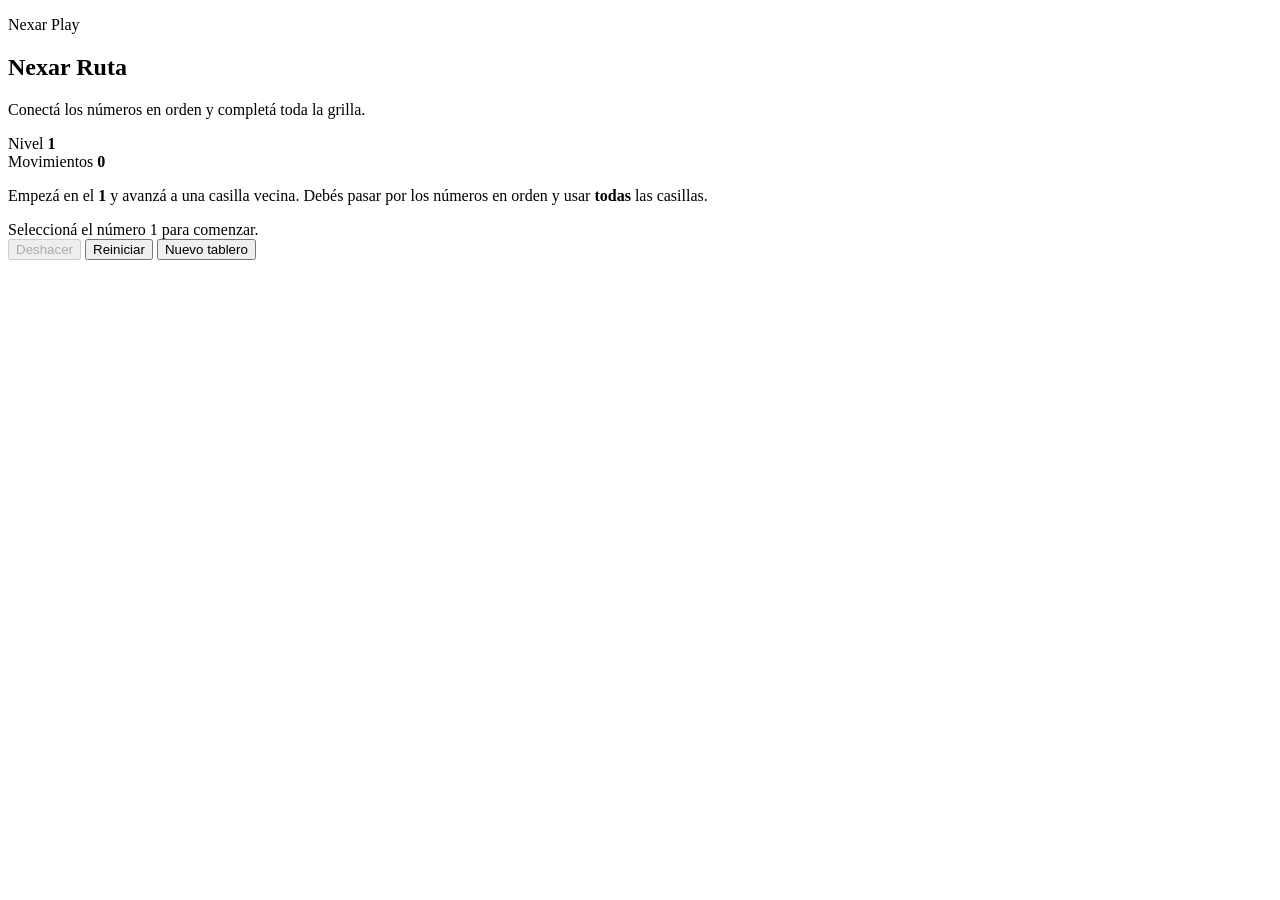
==== index.html @ 52159adf "feat: agrega estructura inicial de Nexar Ruta" ====
<!DOCTYPE html>
<html lang="es">
<head>
  <meta charset="UTF-8">
  <meta name="viewport" content="width=device-width, initial-scale=1.0">
  <meta name="description" content="Nexar Ruta: conecta los números en orden y completa toda la grilla.">
  <title>Nexar Ruta</title>
  <link rel="stylesheet" href="styles.css">
</head>
<body>
  <main class="game-shell">
    <section class="game-card" aria-labelledby="game-title">
      <header class="game-header">
        <div>
          <p class="eyebrow">Nexar Play</p>
          <h1 id="game-title">Nexar Ruta</h1>
          <p class="subtitle">Conectá los números en orden y completá toda la grilla.</p>
        </div>

        <div class="game-stats" aria-label="Estado de la partida">
          <div class="stat">
            <span class="stat-label">Nivel</span>
            <strong id="levelValue">1</strong>
          </div>
          <div class="stat">
            <span class="stat-label">Movimientos</span>
            <strong id="movesValue">0</strong>
          </div>
        </div>
      </header>

      <section class="instructions" aria-label="Cómo jugar">
        <p>
          Empezá en el <strong>1</strong> y avanzá a una casilla vecina.
          Debés pasar por los números en orden y usar <strong>todas</strong> las casillas.
        </p>
      </section>

      <div class="status-bar" aria-live="polite">
        <span id="statusText">Seleccioná el número 1 para comenzar.</span>
      </div>

      <div id="board" class="board" role="grid" aria-label="Tablero de Nexar Ruta"></div>

      <div class="controls">
        <button id="undoButton" class="button secondary" type="button" disabled>
          Deshacer
        </button>
        <button id="resetButton" class="button secondary" type="button">
          Reiniciar
        </button>
        <button id="newGameButton" class="button primary" type="button">
          Nuevo tablero
        </button>
      </div>
    </section>
  </main>

  <script src="script.js"></script>
</body>
</html>
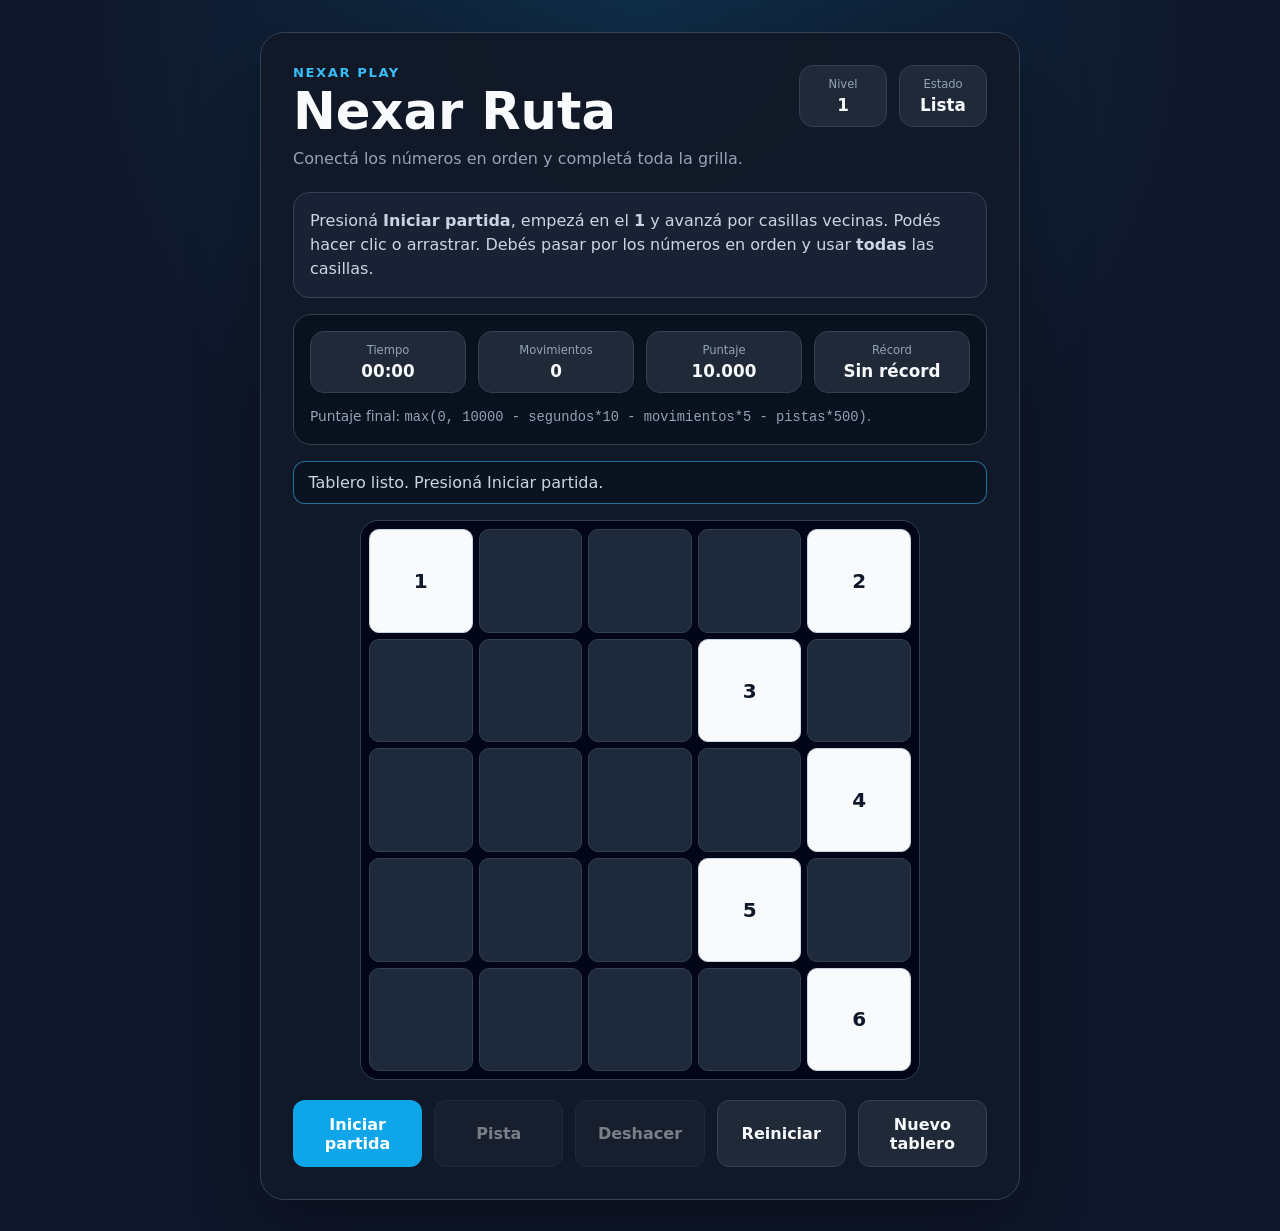
==== commit e1a6e9be: "feat: incorpora mejoras de jugabilidad de la versión 0.2.0" ====
--- a/index.html
+++ b/index.html
@@ -3,7 +3,7 @@
 <head>
   <meta charset="UTF-8">
   <meta name="viewport" content="width=device-width, initial-scale=1.0">
-  <meta name="description" content="Nexar Ruta: conecta los números en orden y completa toda la grilla.">
+  <meta name="description" content="Nexar Ruta: conecta los números en orden, usá pistas y completá toda la grilla.">
   <title>Nexar Ruta</title>
   <link rel="stylesheet" href="styles.css">
 </head>
@@ -23,33 +23,61 @@
             <strong id="levelValue">1</strong>
           </div>
           <div class="stat">
-            <span class="stat-label">Movimientos</span>
-            <strong id="movesValue">0</strong>
+            <span class="stat-label">Estado</span>
+            <strong id="stateValue">Lista</strong>
           </div>
         </div>
       </header>
 
       <section class="instructions" aria-label="Cómo jugar">
         <p>
-          Empezá en el <strong>1</strong> y avanzá a una casilla vecina.
-          Debés pasar por los números en orden y usar <strong>todas</strong> las casillas.
+          Presioná <strong>Iniciar partida</strong>, empezá en el <strong>1</strong> y avanzá por casillas vecinas.
+          Podés hacer clic o arrastrar. Debés pasar por los números en orden y usar <strong>todas</strong> las casillas.
         </p>
       </section>
 
+      <section class="hud" aria-label="Datos de la partida">
+        <div class="hud-grid">
+          <div class="stat">
+            <span class="stat-label">Tiempo</span>
+            <strong id="timeValue">00:00</strong>
+          </div>
+          <div class="stat">
+            <span class="stat-label">Movimientos</span>
+            <strong id="movesValue">0</strong>
+          </div>
+          <div class="stat">
+            <span class="stat-label">Puntaje</span>
+            <strong id="scoreValue">0</strong>
+          </div>
+          <div class="stat">
+            <span class="stat-label">Récord</span>
+            <strong id="bestScoreValue">Sin récord</strong>
+          </div>
+        </div>
+        <p class="score-note">Puntaje final: <code>max(0, 10000 - segundos*10 - movimientos*5 - pistas*500)</code>.</p>
+      </section>
+
       <div class="status-bar" aria-live="polite">
-        <span id="statusText">Seleccioná el número 1 para comenzar.</span>
+        <span id="statusText">Tablero listo. Presioná Iniciar partida.</span>
       </div>
 
       <div id="board" class="board" role="grid" aria-label="Tablero de Nexar Ruta"></div>
 
-      <div class="controls">
+      <div class="controls" aria-label="Acciones de la partida">
+        <button id="startPauseButton" class="button primary" type="button">
+          Iniciar partida
+        </button>
+        <button id="hintButton" class="button secondary" type="button" disabled>
+          Pista
+        </button>
         <button id="undoButton" class="button secondary" type="button" disabled>
           Deshacer
         </button>
         <button id="resetButton" class="button secondary" type="button">
           Reiniciar
         </button>
-        <button id="newGameButton" class="button primary" type="button">
+        <button id="newGameButton" class="button secondary" type="button">
           Nuevo tablero
         </button>
       </div>
--- a/styles.css
+++ b/styles.css
@@ -0,0 +1,251 @@
+* {
+  box-sizing: border-box;
+}
+
+:root {
+  --bg: #0f172a;
+  --card: #111827;
+  --card-soft: #1f2937;
+  --border: #334155;
+  --text: #f8fafc;
+  --muted: #94a3b8;
+  --accent: #38bdf8;
+  --accent-strong: #0ea5e9;
+  --success: #22c55e;
+  --danger: #ef4444;
+  --cell: #1e293b;
+  --cell-hover: #334155;
+  --path: #075985;
+  --path-head: #0369a1;
+  --fixed: #f8fafc;
+  --fixed-text: #0f172a;
+}
+
+body {
+  margin: 0;
+  min-height: 100vh;
+  font-family: Inter, system-ui, -apple-system, BlinkMacSystemFont, "Segoe UI", sans-serif;
+  background:
+    radial-gradient(circle at top, rgba(14, 165, 233, 0.16), transparent 36rem),
+    var(--bg);
+  color: var(--text);
+}
+
+button { font: inherit; }
+
+.game-shell {
+  width: min(100% - 2rem, 760px);
+  margin: 0 auto;
+  padding: 2rem 0;
+}
+
+.game-card {
+  background: rgba(17, 24, 39, 0.96);
+  border: 1px solid var(--border);
+  border-radius: 24px;
+  padding: clamp(1rem, 3vw, 2rem);
+  box-shadow: 0 24px 70px rgba(0, 0, 0, 0.32);
+}
+
+.game-header {
+  display: flex;
+  justify-content: space-between;
+  gap: 1.5rem;
+  align-items: flex-start;
+}
+
+.eyebrow {
+  margin: 0 0 0.35rem;
+  color: var(--accent);
+  font-size: 0.82rem;
+  font-weight: 800;
+  letter-spacing: 0.12em;
+  text-transform: uppercase;
+}
+
+h1 {
+  margin: 0;
+  font-size: clamp(2rem, 6vw, 3.2rem);
+  line-height: 1;
+}
+
+.subtitle {
+  margin: 0.75rem 0 0;
+  color: var(--muted);
+  max-width: 34rem;
+}
+
+.game-stats,
+.hud-grid {
+  display: grid;
+  gap: 0.75rem;
+}
+
+.game-stats {
+  grid-template-columns: repeat(2, minmax(88px, 1fr));
+}
+
+.hud {
+  margin: 1rem 0;
+  padding: 1rem;
+  background: rgba(8, 15, 29, 0.88);
+  border: 1px solid var(--border);
+  border-radius: 18px;
+}
+
+.hud-grid {
+  grid-template-columns: repeat(4, minmax(0, 1fr));
+}
+
+.stat {
+  min-width: 0;
+  padding: 0.7rem 0.8rem;
+  background: var(--card-soft);
+  border: 1px solid var(--border);
+  border-radius: 14px;
+  text-align: center;
+}
+
+.stat-label {
+  display: block;
+  color: var(--muted);
+  font-size: 0.72rem;
+  margin-bottom: 0.25rem;
+}
+
+.stat strong {
+  display: block;
+  font-size: 1.05rem;
+  overflow-wrap: anywhere;
+}
+
+.score-note {
+  margin: 0.85rem 0 0;
+  color: var(--muted);
+  font-size: 0.86rem;
+  line-height: 1.45;
+}
+
+.instructions {
+  margin: 1.5rem 0 1rem;
+  padding: 1rem;
+  background: rgba(30, 41, 59, 0.65);
+  border: 1px solid var(--border);
+  border-radius: 16px;
+  color: #cbd5e1;
+}
+
+.instructions p { margin: 0; line-height: 1.5; }
+
+.status-bar {
+  min-height: 2.7rem;
+  display: flex;
+  align-items: center;
+  margin-bottom: 1rem;
+  padding: 0.7rem 0.9rem;
+  border-radius: 12px;
+  background: #0b1220;
+  border: 1px solid var(--border);
+  color: #cbd5e1;
+}
+
+.status-bar.ready { border-color: rgba(56, 189, 248, 0.55); }
+.status-bar.paused { border-color: rgba(245, 158, 11, 0.75); color: #fde68a; }
+.status-bar.success { border-color: rgba(34, 197, 94, 0.7); color: #bbf7d0; }
+.status-bar.error { border-color: rgba(239, 68, 68, 0.7); color: #fecaca; }
+
+.board {
+  --size: 5;
+  display: grid;
+  grid-template-columns: repeat(var(--size), 1fr);
+  gap: 6px;
+  width: min(100%, 560px);
+  margin: 0 auto;
+  padding: 8px;
+  background: #020617;
+  border: 1px solid var(--border);
+  border-radius: 18px;
+  user-select: none;
+  touch-action: none;
+}
+
+.cell {
+  aspect-ratio: 1;
+  display: grid;
+  place-items: center;
+  border: 1px solid #334155;
+  border-radius: 10px;
+  background: var(--cell);
+  color: var(--text);
+  cursor: pointer;
+  position: relative;
+  font-weight: 700;
+  font-size: clamp(0.9rem, 4vw, 1.25rem);
+  transition: transform 120ms ease, background 120ms ease, border-color 120ms ease, opacity 120ms ease;
+}
+
+.cell:hover:not(:disabled) { background: var(--cell-hover); border-color: #475569; }
+.cell:focus-visible,
+.button:focus-visible { outline: 3px solid var(--accent); outline-offset: 2px; }
+.cell:disabled { cursor: not-allowed; }
+.cell.path { background: var(--path); border-color: #0ea5e9; }
+.cell.head { background: var(--path-head); box-shadow: inset 0 0 0 2px var(--accent); }
+.cell.fixed { background: var(--fixed); color: var(--fixed-text); border-color: #cbd5e1; }
+.cell.fixed.path { background: #bae6fd; border-color: #38bdf8; }
+.cell.fixed.head { background: #7dd3fc; }
+.cell.hinted { box-shadow: inset 0 0 0 2px #f59e0b; border-color: rgba(245, 158, 11, 0.9); }
+.cell.wrong { animation: shake 220ms linear; }
+.cell-number { position: relative; z-index: 2; }
+
+.cell-order {
+  position: absolute;
+  right: 5px;
+  bottom: 3px;
+  color: rgba(255, 255, 255, 0.5);
+  font-size: 0.6rem;
+  font-weight: 500;
+}
+
+.fixed .cell-order { color: rgba(15, 23, 42, 0.45); }
+
+.controls {
+  display: grid;
+  grid-template-columns: repeat(5, minmax(0, 1fr));
+  gap: 0.75rem;
+  margin-top: 1.25rem;
+}
+
+.button {
+  border: 0;
+  border-radius: 12px;
+  padding: 0.85rem 1rem;
+  cursor: pointer;
+  font-weight: 800;
+  transition: transform 120ms ease, opacity 120ms ease;
+}
+
+.button:hover:not(:disabled) { transform: translateY(-1px); }
+.button:disabled { opacity: 0.45; cursor: not-allowed; }
+.button.primary { background: var(--accent-strong); color: white; }
+.button.secondary { background: var(--card-soft); color: var(--text); border: 1px solid var(--border); }
+
+@keyframes shake {
+  0%, 100% { transform: translateX(0); }
+  30% { transform: translateX(-4px); }
+  70% { transform: translateX(4px); }
+}
+
+@media (max-width: 640px) {
+  .game-shell { width: min(100% - 1rem, 760px); padding: 0.5rem 0; }
+  .game-card { border-radius: 18px; }
+  .game-header { flex-direction: column; }
+  .game-stats,
+  .hud-grid,
+  .controls { grid-template-columns: repeat(2, minmax(0, 1fr)); }
+}
+
+@media (max-width: 420px) {
+  .game-stats,
+  .hud-grid,
+  .controls { grid-template-columns: 1fr; }
+}
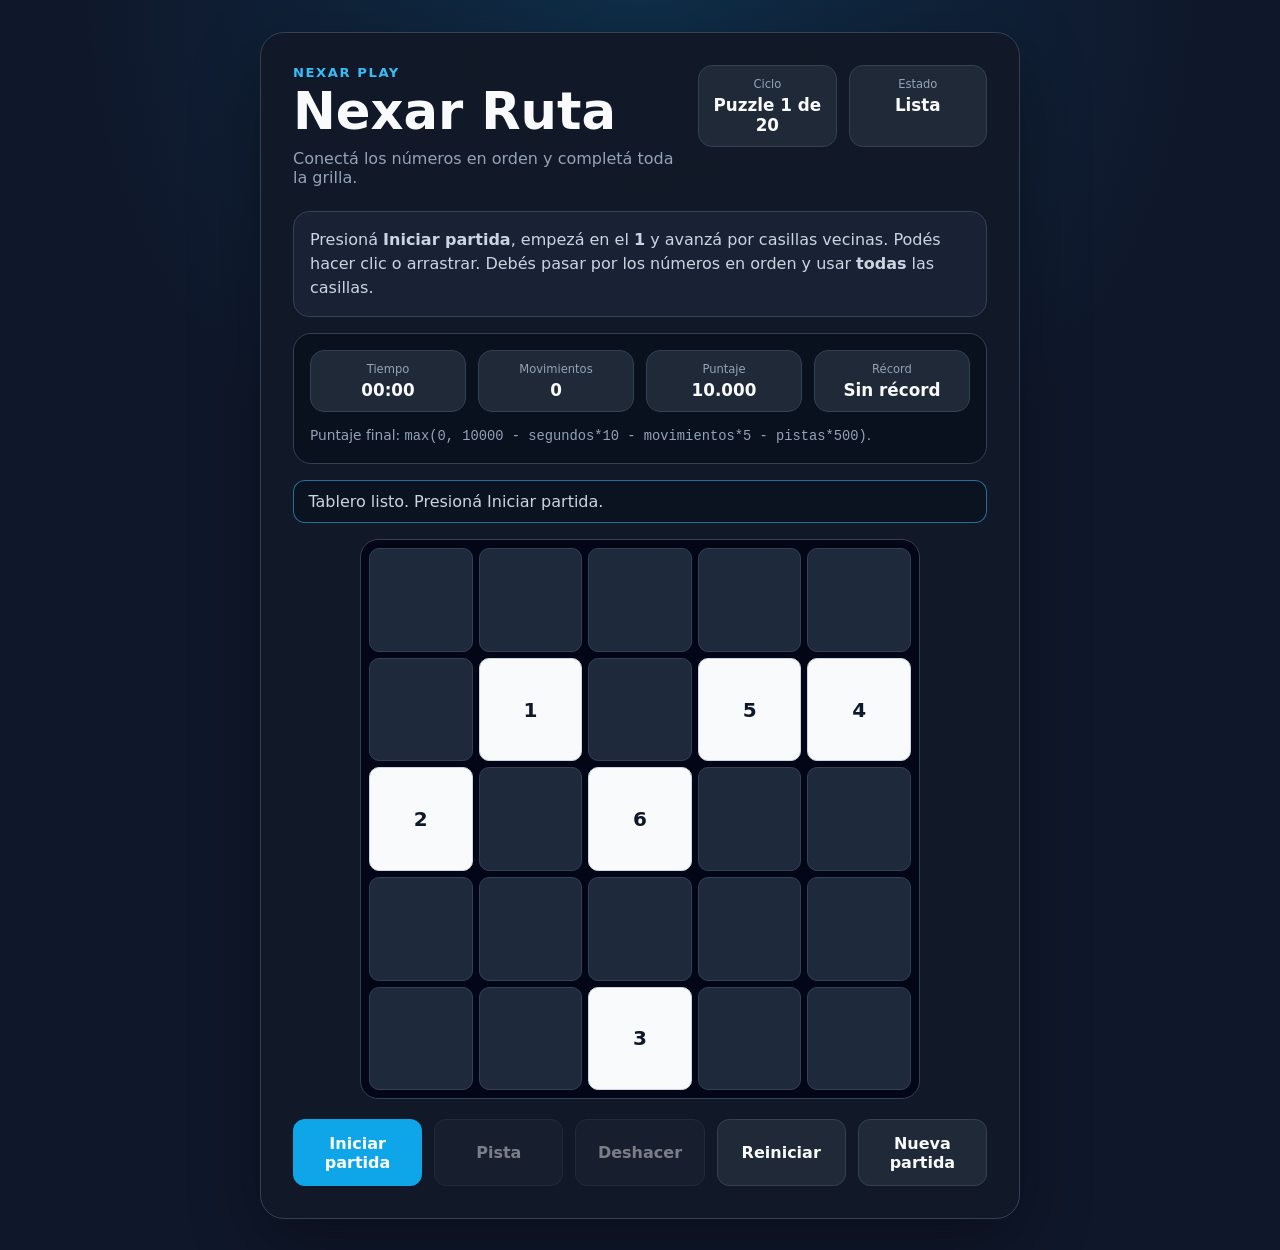
==== commit f95c3ada: "feat: agrega puzzles sin repetición" ====
--- a/index.html
+++ b/index.html
@@ -19,8 +19,8 @@
 
         <div class="game-stats" aria-label="Estado de la partida">
           <div class="stat">
-            <span class="stat-label">Nivel</span>
-            <strong id="levelValue">1</strong>
+            <span class="stat-label">Ciclo</span>
+            <strong id="cycleValue">Puzzle 1 de 20</strong>
           </div>
           <div class="stat">
             <span class="stat-label">Estado</span>
@@ -78,7 +78,7 @@
           Reiniciar
         </button>
         <button id="newGameButton" class="button secondary" type="button">
-          Nuevo tablero
+          Nueva partida
         </button>
       </div>
     </section>
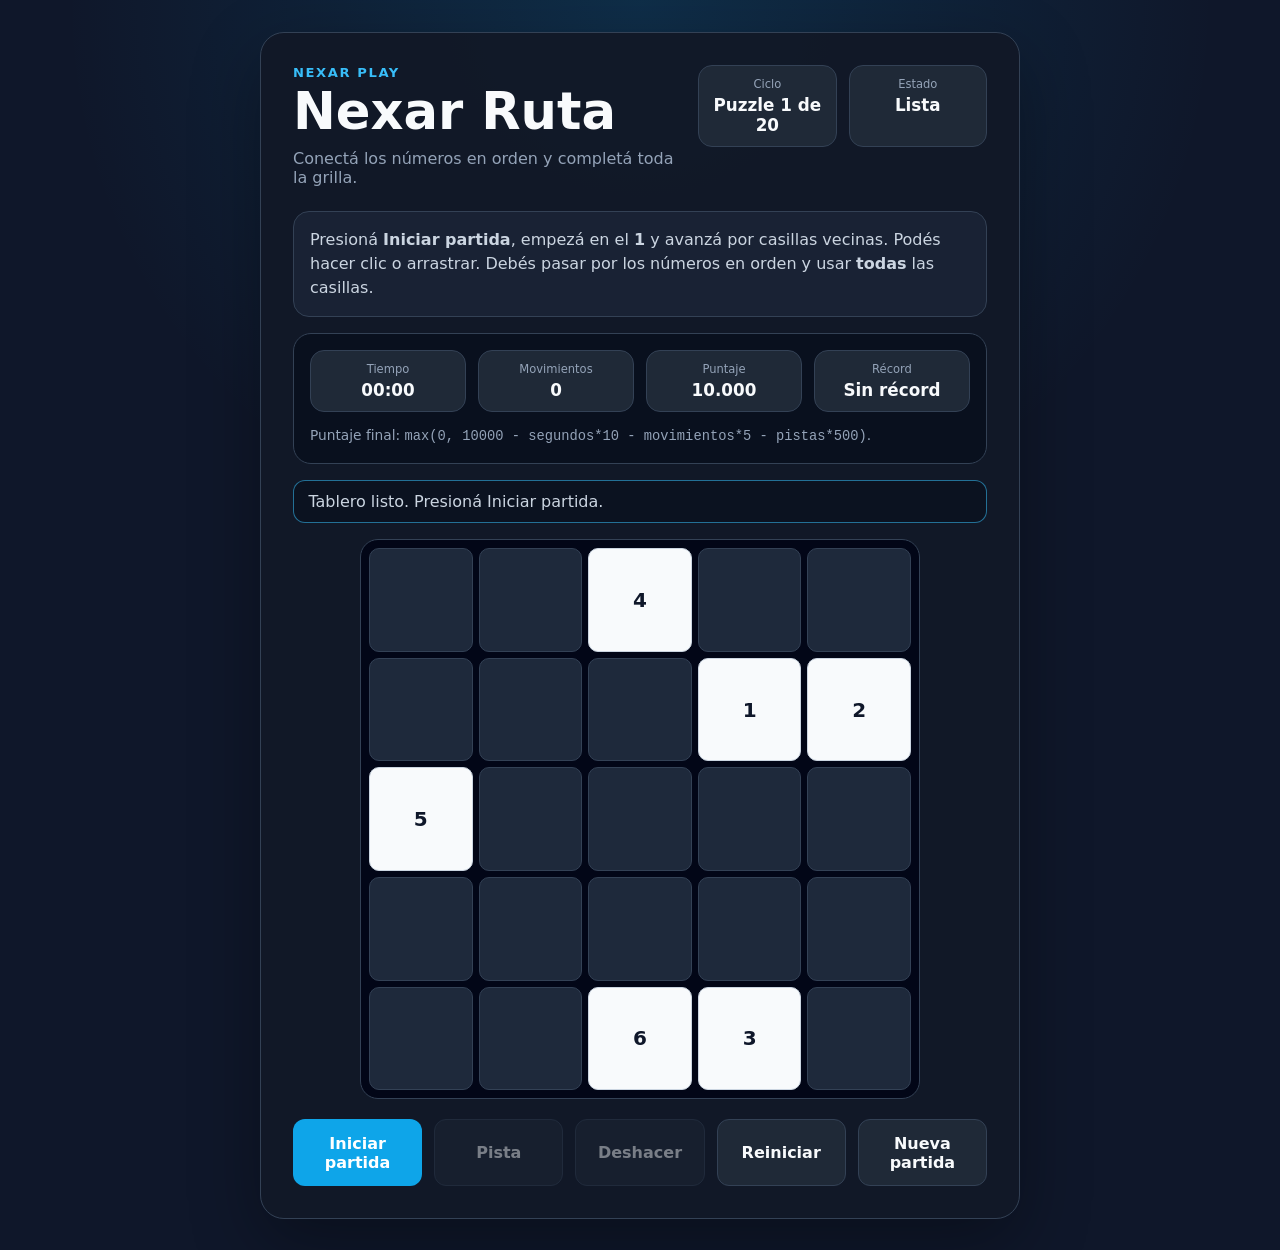
==== commit 88ff0ac2: "fix: corrige variedad y persistencia de puzzles" ====
--- a/index.html
+++ b/index.html
@@ -4,7 +4,7 @@
   <meta charset="UTF-8">
   <meta name="viewport" content="width=device-width, initial-scale=1.0">
   <meta name="description" content="Nexar Ruta: conecta los números en orden, usá pistas y completá toda la grilla.">
-  <title>Nexar Ruta</title>
+  <title>Nexar Ruta | Nexar Play</title>
   <link rel="stylesheet" href="styles.css">
 </head>
 <body>
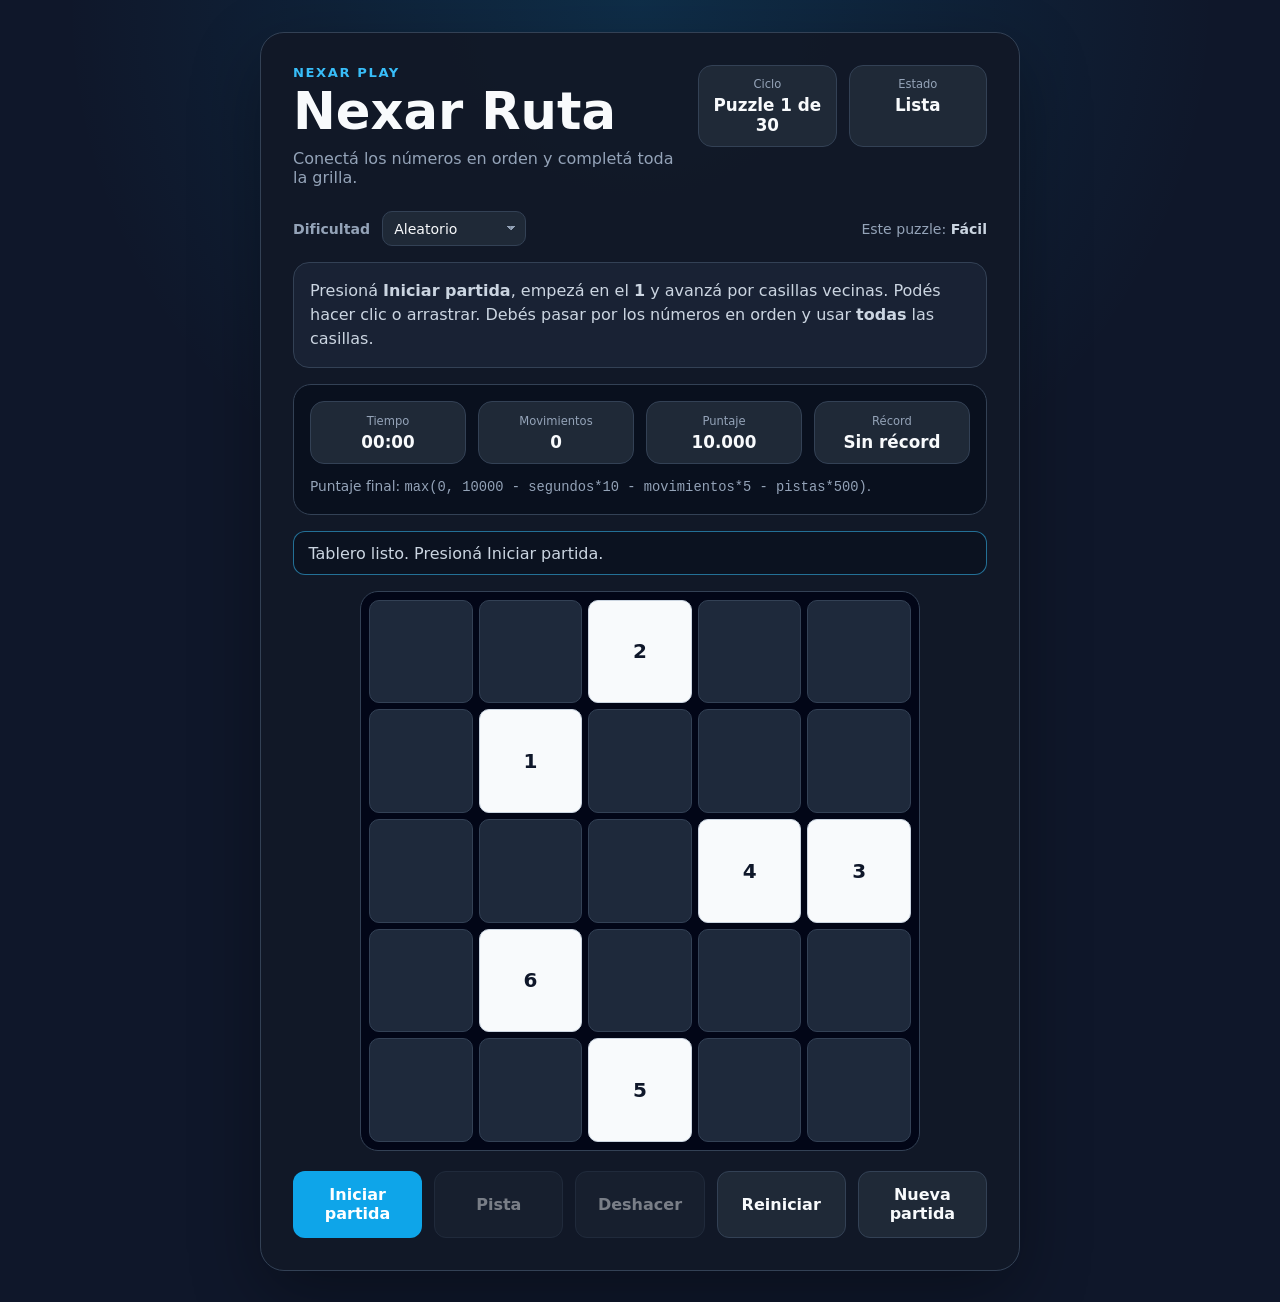
==== commit 73e538a1: "feat: agrega dificultades y amplía el banco de puzzles" ====
--- a/index.html
+++ b/index.html
@@ -5,7 +5,7 @@
   <meta name="viewport" content="width=device-width, initial-scale=1.0">
   <meta name="description" content="Nexar Ruta: conecta los números en orden, usá pistas y completá toda la grilla.">
   <title>Nexar Ruta | Nexar Play</title>
-  <link rel="stylesheet" href="styles.css">
+  <link rel="stylesheet" href="styles.css?v=0.4.0">
 </head>
 <body>
   <main class="game-shell">
@@ -20,7 +20,7 @@
         <div class="game-stats" aria-label="Estado de la partida">
           <div class="stat">
             <span class="stat-label">Ciclo</span>
-            <strong id="cycleValue">Puzzle 1 de 20</strong>
+            <strong id="cycleValue">Puzzle 1 de 30</strong>
           </div>
           <div class="stat">
             <span class="stat-label">Estado</span>
@@ -28,6 +28,17 @@
           </div>
         </div>
       </header>
+
+      <section class="difficulty-panel" aria-label="Selección de dificultad">
+        <label for="difficultySelect">Dificultad</label>
+        <select id="difficultySelect">
+          <option value="all" selected>Aleatorio</option>
+          <option value="easy">Fácil</option>
+          <option value="medium">Media</option>
+          <option value="hard">Difícil</option>
+        </select>
+        <p>Este puzzle: <strong id="puzzleDifficultyValue">Fácil</strong></p>
+      </section>
 
       <section class="instructions" aria-label="Cómo jugar">
         <p>
@@ -84,6 +95,6 @@
     </section>
   </main>
 
-  <script src="script.js"></script>
+  <script src="script.js?v=0.4.0"></script>
 </body>
 </html>
--- a/styles.css
+++ b/styles.css
@@ -3,6 +3,7 @@
 }
 
 :root {
+  color-scheme: dark;
   --bg: #0f172a;
   --card: #111827;
   --card-soft: #1f2937;
@@ -32,6 +33,7 @@
 }
 
 button { font: inherit; }
+select { font: inherit; }
 
 .game-shell {
   width: min(100% - 2rem, 760px);
@@ -135,6 +137,39 @@
   color: #cbd5e1;
 }
 
+.difficulty-panel {
+  display: flex;
+  align-items: center;
+  gap: 0.75rem;
+  margin: 1.5rem 0 1rem;
+  color: var(--muted);
+  font-size: 0.88rem;
+}
+
+.difficulty-panel label { font-weight: 700; }
+
+.difficulty-panel select {
+  appearance: none;
+  min-width: 9rem;
+  padding: 0.55rem 2rem 0.55rem 0.7rem;
+  border: 1px solid var(--border);
+  border-radius: 10px;
+  background-color: var(--card-soft);
+  background-image:
+    linear-gradient(45deg, transparent 50%, var(--muted) 50%),
+    linear-gradient(135deg, var(--muted) 50%, transparent 50%);
+  background-position:
+    calc(100% - 0.9rem) 50%,
+    calc(100% - 0.6rem) 50%;
+  background-repeat: no-repeat;
+  background-size: 0.3rem 0.3rem;
+  color: var(--text);
+}
+
+.difficulty-panel p { margin: 0 0 0 auto; }
+.difficulty-panel strong { color: #cbd5e1; }
+
+.instructions { margin-top: 0; }
 .instructions p { margin: 0; line-height: 1.5; }
 
 .status-bar {
@@ -186,7 +221,8 @@
 
 .cell:hover:not(:disabled) { background: var(--cell-hover); border-color: #475569; }
 .cell:focus-visible,
-.button:focus-visible { outline: 3px solid var(--accent); outline-offset: 2px; }
+.button:focus-visible,
+.difficulty-panel select:focus-visible { outline: 3px solid var(--accent); outline-offset: 2px; }
 .cell:disabled { cursor: not-allowed; }
 .cell.path { background: var(--path); border-color: #0ea5e9; }
 .cell.head { background: var(--path-head); box-shadow: inset 0 0 0 2px var(--accent); }
@@ -239,6 +275,8 @@
   .game-shell { width: min(100% - 1rem, 760px); padding: 0.5rem 0; }
   .game-card { border-radius: 18px; }
   .game-header { flex-direction: column; }
+  .difficulty-panel { flex-wrap: wrap; }
+  .difficulty-panel p { width: 100%; margin-left: 0; }
   .game-stats,
   .hud-grid,
   .controls { grid-template-columns: repeat(2, minmax(0, 1fr)); }
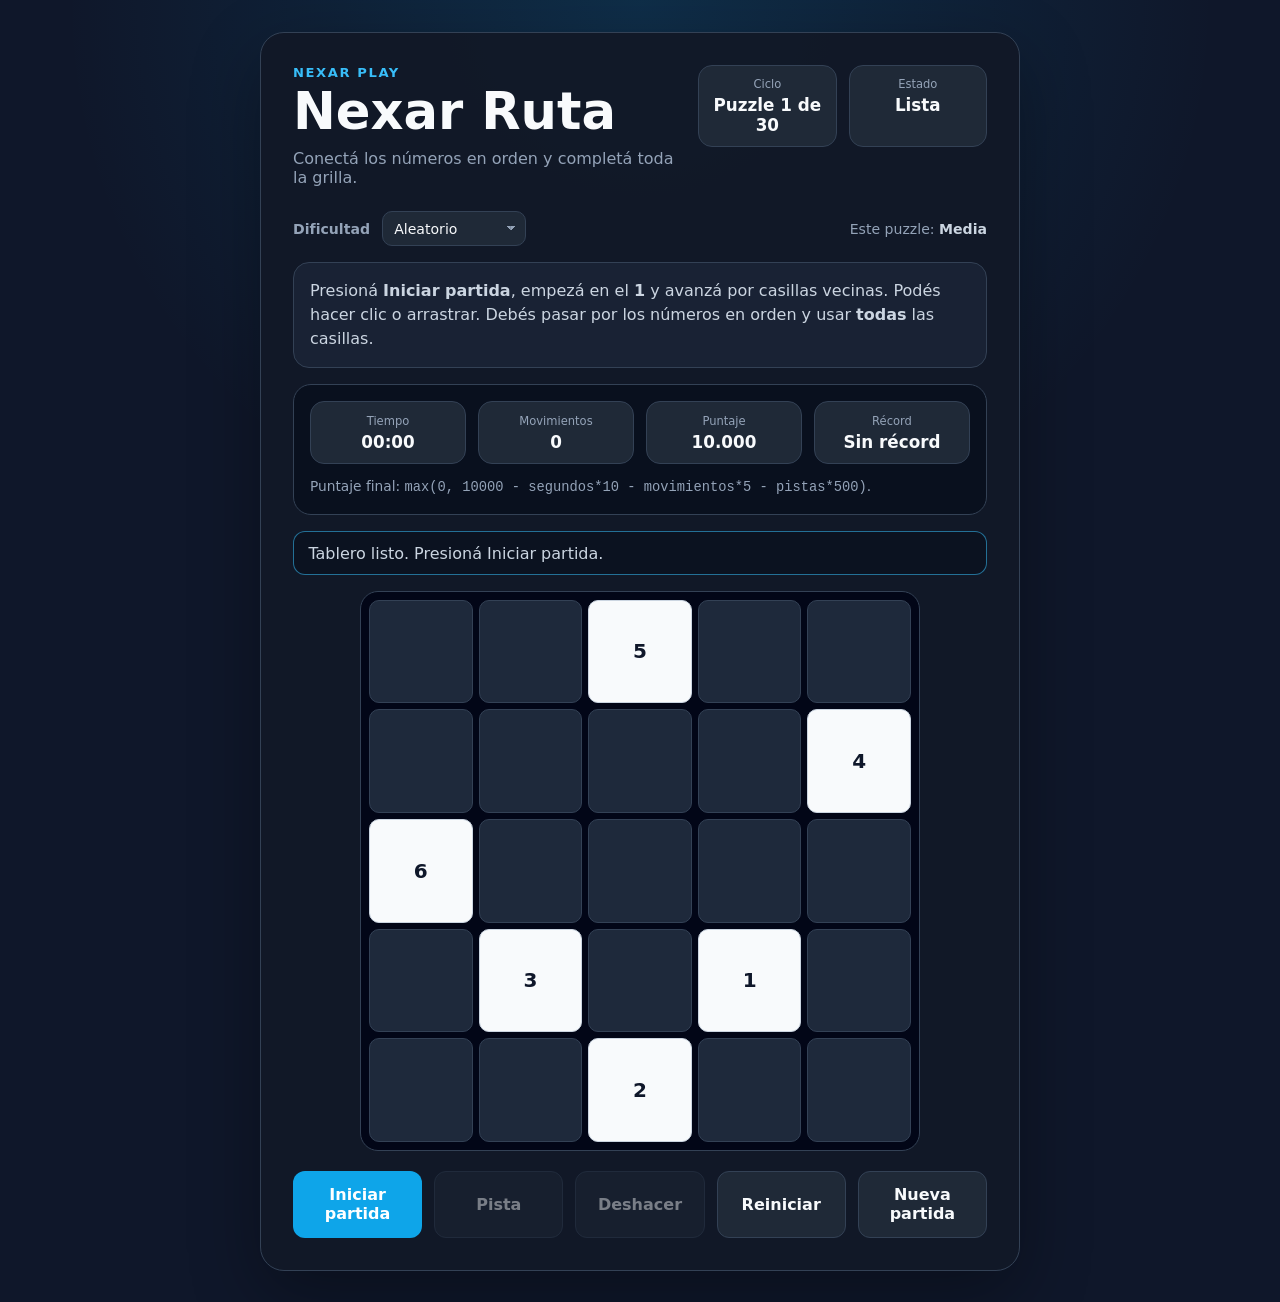
==== commit 10a2d1d7: "chore: prepara versión 0.4.1" ====
--- a/index.html
+++ b/index.html
@@ -5,7 +5,7 @@
   <meta name="viewport" content="width=device-width, initial-scale=1.0">
   <meta name="description" content="Nexar Ruta: conecta los números en orden, usá pistas y completá toda la grilla.">
   <title>Nexar Ruta | Nexar Play</title>
-  <link rel="stylesheet" href="styles.css?v=0.4.0">
+  <link rel="stylesheet" href="styles.css?v=0.4.1">
 </head>
 <body>
   <main class="game-shell">
@@ -95,6 +95,6 @@
     </section>
   </main>
 
-  <script src="script.js?v=0.4.0"></script>
+  <script src="script.js?v=0.4.1"></script>
 </body>
 </html>
